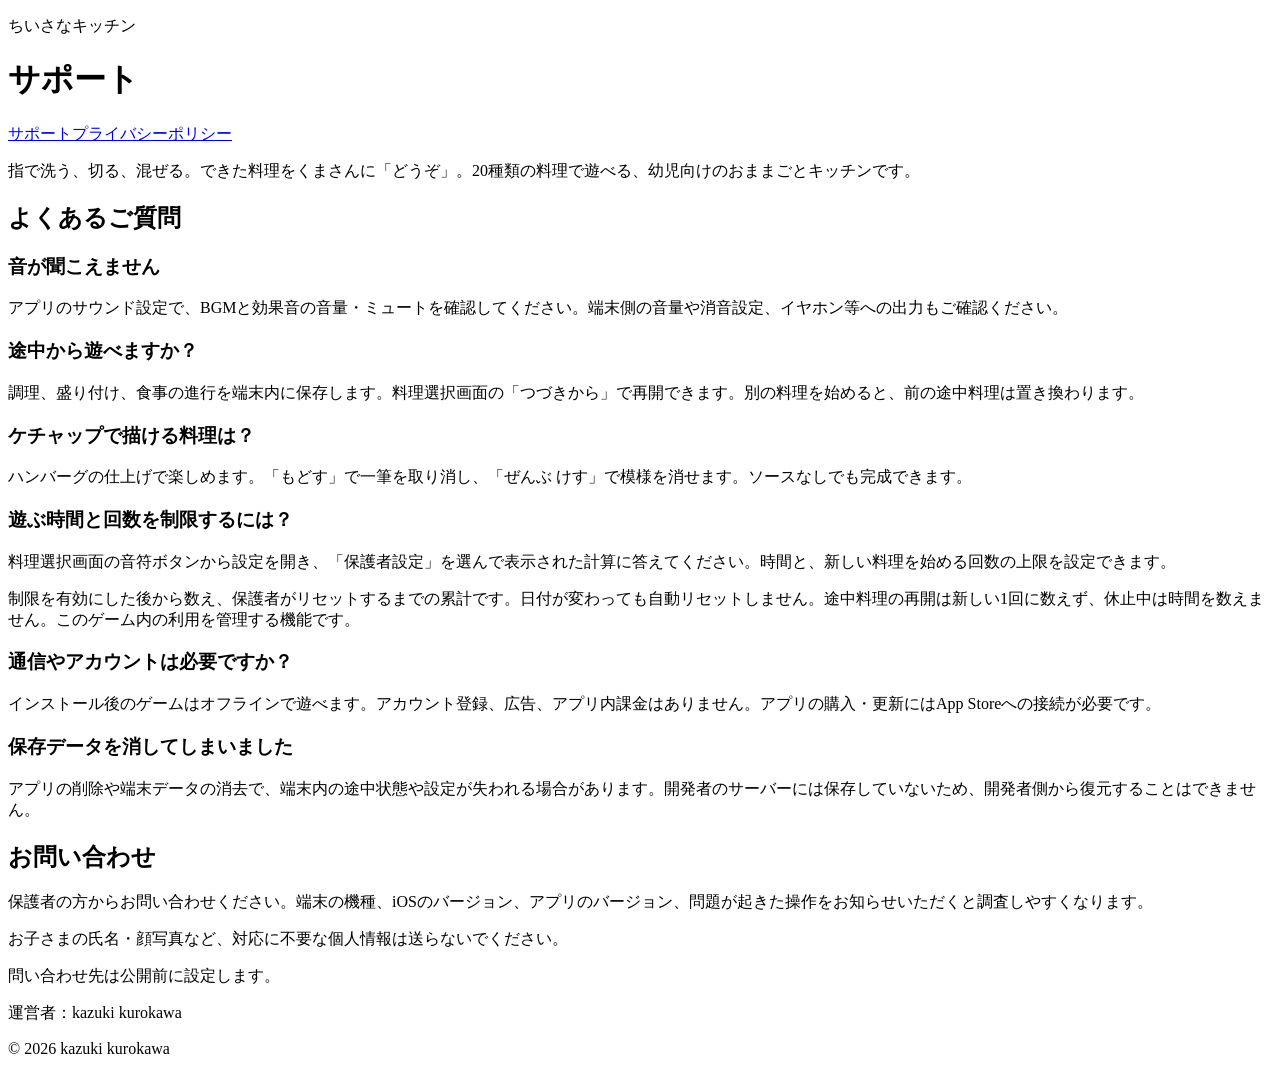
==== index.html @ 6a5266da "Add index.html for Little Kitchen support" ====
<!doctype html><html lang="ja"><head><meta charset="utf-8"><meta name="viewport" content="width=device-width,initial-scale=1"><title>サポート｜ちいさなキッチン</title><meta name="description" content="ちいさなキッチンのサポート。保護者の方へ、遊び方と情報の取り扱いをご案内します。"><link rel="stylesheet" href="style.css"></head><body><main><header><p class="brand">ちいさなキッチン</p><h1>サポート</h1><nav aria-label="ページ"><a href="index.html">サポート</a><a href="privacy.html">プライバシーポリシー</a></nav></header><p class="intro">指で洗う、切る、混ぜる。できた料理をくまさんに「どうぞ」。20種類の料理で遊べる、幼児向けのおままごとキッチンです。</p><section><h2>よくあるご質問</h2><h3>音が聞こえません</h3><p>アプリのサウンド設定で、BGMと効果音の音量・ミュートを確認してください。端末側の音量や消音設定、イヤホン等への出力もご確認ください。</p><h3>途中から遊べますか？</h3><p>調理、盛り付け、食事の進行を端末内に保存します。料理選択画面の「つづきから」で再開できます。別の料理を始めると、前の途中料理は置き換わります。</p><h3>ケチャップで描ける料理は？</h3><p>ハンバーグの仕上げで楽しめます。「もどす」で一筆を取り消し、「ぜんぶ けす」で模様を消せます。ソースなしでも完成できます。</p><h3>遊ぶ時間と回数を制限するには？</h3><p>料理選択画面の音符ボタンから設定を開き、「保護者設定」を選んで表示された計算に答えてください。時間と、新しい料理を始める回数の上限を設定できます。</p><p class="notice">制限を有効にした後から数え、保護者がリセットするまでの累計です。日付が変わっても自動リセットしません。途中料理の再開は新しい1回に数えず、休止中は時間を数えません。このゲーム内の利用を管理する機能です。</p><h3>通信やアカウントは必要ですか？</h3><p>インストール後のゲームはオフラインで遊べます。アカウント登録、広告、アプリ内課金はありません。アプリの購入・更新にはApp Storeへの接続が必要です。</p><h3>保存データを消してしまいました</h3><p>アプリの削除や端末データの消去で、端末内の途中状態や設定が失われる場合があります。開発者のサーバーには保存していないため、開発者側から復元することはできません。</p></section><section class="contact"><h2>お問い合わせ</h2><p>保護者の方からお問い合わせください。端末の機種、iOSのバージョン、アプリのバージョン、問題が起きた操作をお知らせいただくと調査しやすくなります。</p><p>お子さまの氏名・顔写真など、対応に不要な個人情報は送らないでください。</p><p data-contact>問い合わせ先は公開前に設定します。</p><p>運営者：kazuki kurokawa</p></section><footer><p>© 2026 kazuki kurokawa</p></footer></main></body></html>
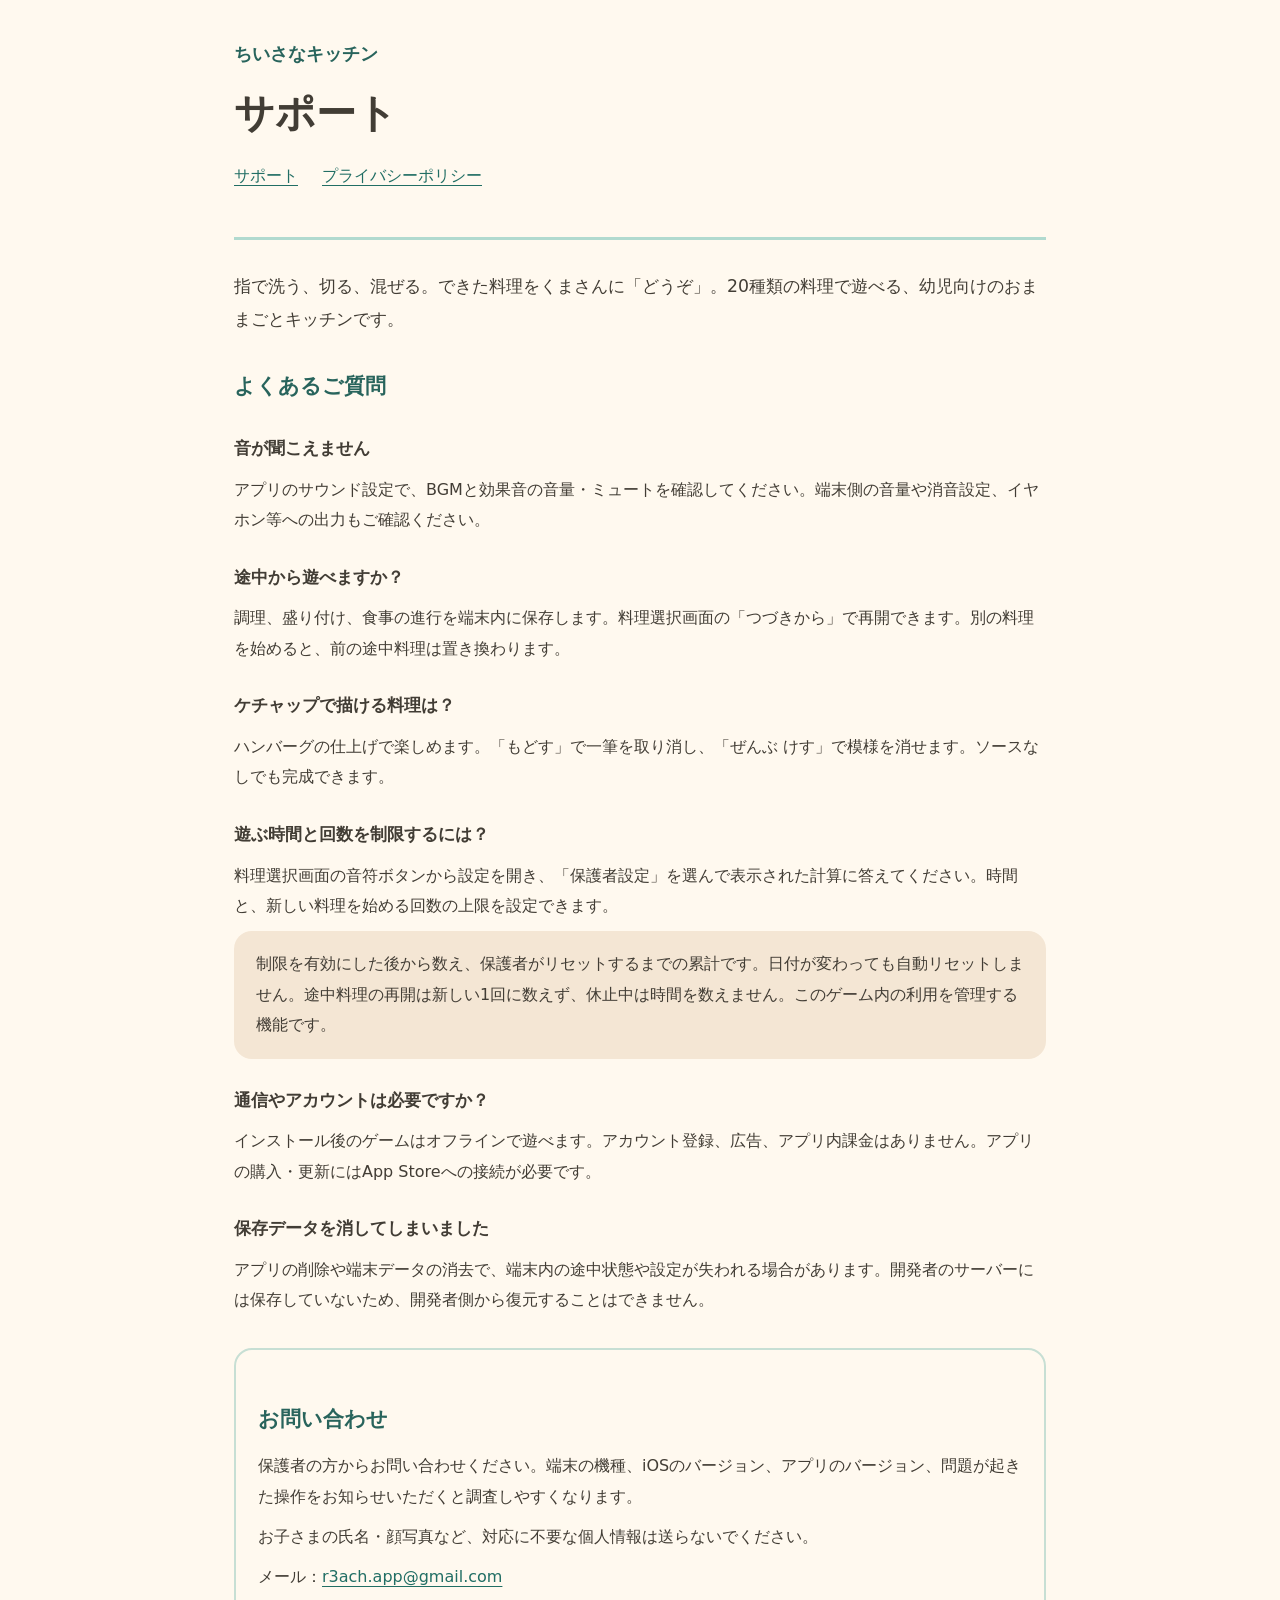
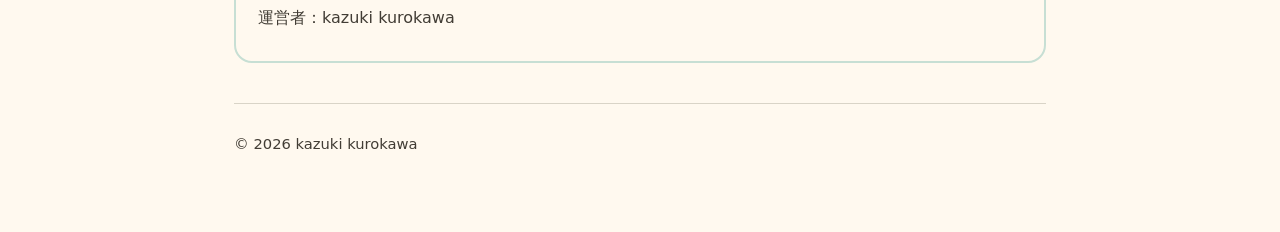
==== commit 33d9b54e: "Set approved contact email" ====
--- a/index.html
+++ b/index.html
@@ -1 +1 @@
-<!doctype html><html lang="ja"><head><meta charset="utf-8"><meta name="viewport" content="width=device-width,initial-scale=1"><title>サポート｜ちいさなキッチン</title><meta name="description" content="ちいさなキッチンのサポート。保護者の方へ、遊び方と情報の取り扱いをご案内します。"><link rel="stylesheet" href="style.css"></head><body><main><header><p class="brand">ちいさなキッチン</p><h1>サポート</h1><nav aria-label="ページ"><a href="index.html">サポート</a><a href="privacy.html">プライバシーポリシー</a></nav></header><p class="intro">指で洗う、切る、混ぜる。できた料理をくまさんに「どうぞ」。20種類の料理で遊べる、幼児向けのおままごとキッチンです。</p><section><h2>よくあるご質問</h2><h3>音が聞こえません</h3><p>アプリのサウンド設定で、BGMと効果音の音量・ミュートを確認してください。端末側の音量や消音設定、イヤホン等への出力もご確認ください。</p><h3>途中から遊べますか？</h3><p>調理、盛り付け、食事の進行を端末内に保存します。料理選択画面の「つづきから」で再開できます。別の料理を始めると、前の途中料理は置き換わります。</p><h3>ケチャップで描ける料理は？</h3><p>ハンバーグの仕上げで楽しめます。「もどす」で一筆を取り消し、「ぜんぶ けす」で模様を消せます。ソースなしでも完成できます。</p><h3>遊ぶ時間と回数を制限するには？</h3><p>料理選択画面の音符ボタンから設定を開き、「保護者設定」を選んで表示された計算に答えてください。時間と、新しい料理を始める回数の上限を設定できます。</p><p class="notice">制限を有効にした後から数え、保護者がリセットするまでの累計です。日付が変わっても自動リセットしません。途中料理の再開は新しい1回に数えず、休止中は時間を数えません。このゲーム内の利用を管理する機能です。</p><h3>通信やアカウントは必要ですか？</h3><p>インストール後のゲームはオフラインで遊べます。アカウント登録、広告、アプリ内課金はありません。アプリの購入・更新にはApp Storeへの接続が必要です。</p><h3>保存データを消してしまいました</h3><p>アプリの削除や端末データの消去で、端末内の途中状態や設定が失われる場合があります。開発者のサーバーには保存していないため、開発者側から復元することはできません。</p></section><section class="contact"><h2>お問い合わせ</h2><p>保護者の方からお問い合わせください。端末の機種、iOSのバージョン、アプリのバージョン、問題が起きた操作をお知らせいただくと調査しやすくなります。</p><p>お子さまの氏名・顔写真など、対応に不要な個人情報は送らないでください。</p><p data-contact>問い合わせ先は公開前に設定します。</p><p>運営者：kazuki kurokawa</p></section><footer><p>© 2026 kazuki kurokawa</p></footer></main></body></html>+<!doctype html><html lang="ja"><head><meta charset="utf-8"><meta name="viewport" content="width=device-width,initial-scale=1"><title>サポート｜ちいさなキッチン</title><meta name="description" content="ちいさなキッチンのサポート。保護者の方へ、遊び方と情報の取り扱いをご案内します。"><link rel="stylesheet" href="style.css"></head><body><main><header><p class="brand">ちいさなキッチン</p><h1>サポート</h1><nav aria-label="ページ"><a href="index.html">サポート</a><a href="privacy.html">プライバシーポリシー</a></nav></header><p class="intro">指で洗う、切る、混ぜる。できた料理をくまさんに「どうぞ」。20種類の料理で遊べる、幼児向けのおままごとキッチンです。</p><section><h2>よくあるご質問</h2><h3>音が聞こえません</h3><p>アプリのサウンド設定で、BGMと効果音の音量・ミュートを確認してください。端末側の音量や消音設定、イヤホン等への出力もご確認ください。</p><h3>途中から遊べますか？</h3><p>調理、盛り付け、食事の進行を端末内に保存します。料理選択画面の「つづきから」で再開できます。別の料理を始めると、前の途中料理は置き換わります。</p><h3>ケチャップで描ける料理は？</h3><p>ハンバーグの仕上げで楽しめます。「もどす」で一筆を取り消し、「ぜんぶ けす」で模様を消せます。ソースなしでも完成できます。</p><h3>遊ぶ時間と回数を制限するには？</h3><p>料理選択画面の音符ボタンから設定を開き、「保護者設定」を選んで表示された計算に答えてください。時間と、新しい料理を始める回数の上限を設定できます。</p><p class="notice">制限を有効にした後から数え、保護者がリセットするまでの累計です。日付が変わっても自動リセットしません。途中料理の再開は新しい1回に数えず、休止中は時間を数えません。このゲーム内の利用を管理する機能です。</p><h3>通信やアカウントは必要ですか？</h3><p>インストール後のゲームはオフラインで遊べます。アカウント登録、広告、アプリ内課金はありません。アプリの購入・更新にはApp Storeへの接続が必要です。</p><h3>保存データを消してしまいました</h3><p>アプリの削除や端末データの消去で、端末内の途中状態や設定が失われる場合があります。開発者のサーバーには保存していないため、開発者側から復元することはできません。</p></section><section class="contact"><h2>お問い合わせ</h2><p>保護者の方からお問い合わせください。端末の機種、iOSのバージョン、アプリのバージョン、問題が起きた操作をお知らせいただくと調査しやすくなります。</p><p>お子さまの氏名・顔写真など、対応に不要な個人情報は送らないでください。</p><p data-contact>メール：<a href="mailto:r3ach.app@gmail.com">r3ach.app@gmail.com</a></p><p>運営者：kazuki kurokawa</p></section><footer><p>© 2026 kazuki kurokawa</p></footer></main></body></html>
--- a/style.css
+++ b/style.css
@@ -0,0 +1 @@
+*{box-sizing:border-box}body{margin:0;background:#fff9ef;color:#423d35;font-family:system-ui,-apple-system,"Hiragino Maru Gothic ProN","Yu Gothic",sans-serif;line-height:1.9}main{max-width:860px;margin:auto;padding:38px 24px 64px}header{border-bottom:3px solid #b1dacf;padding:0 0 25px;margin-bottom:30px}.brand{font-weight:800;color:#28645c;font-size:1.1rem;margin:0}h1{font-size:clamp(1.75rem,5vw,2.5rem);line-height:1.4;margin:14px 0}h2{font-size:1.3rem;color:#28645c;margin:32px 0 12px}h3{font-size:1.08rem;margin:25px 0 8px}p{margin:10px 0}a{color:#216e64;text-underline-offset:4px;overflow-wrap:anywhere}nav{display:flex;gap:24px;flex-wrap:wrap;margin:20px 0}.intro{font-size:1.08rem}.notice{background:#f4e6d4;border-radius:18px;padding:18px 22px}.contact{border:2px solid #c7dfd4;border-radius:18px;padding:18px 22px;margin-top:32px}footer{border-top:1px solid #d9d4c7;margin-top:40px;padding-top:16px;font-size:.92rem}li{margin:6px 0}@media(max-width:480px){main{padding:25px 20px 40px}.contact,.notice{padding:16px}h2{font-size:1.2rem}}
